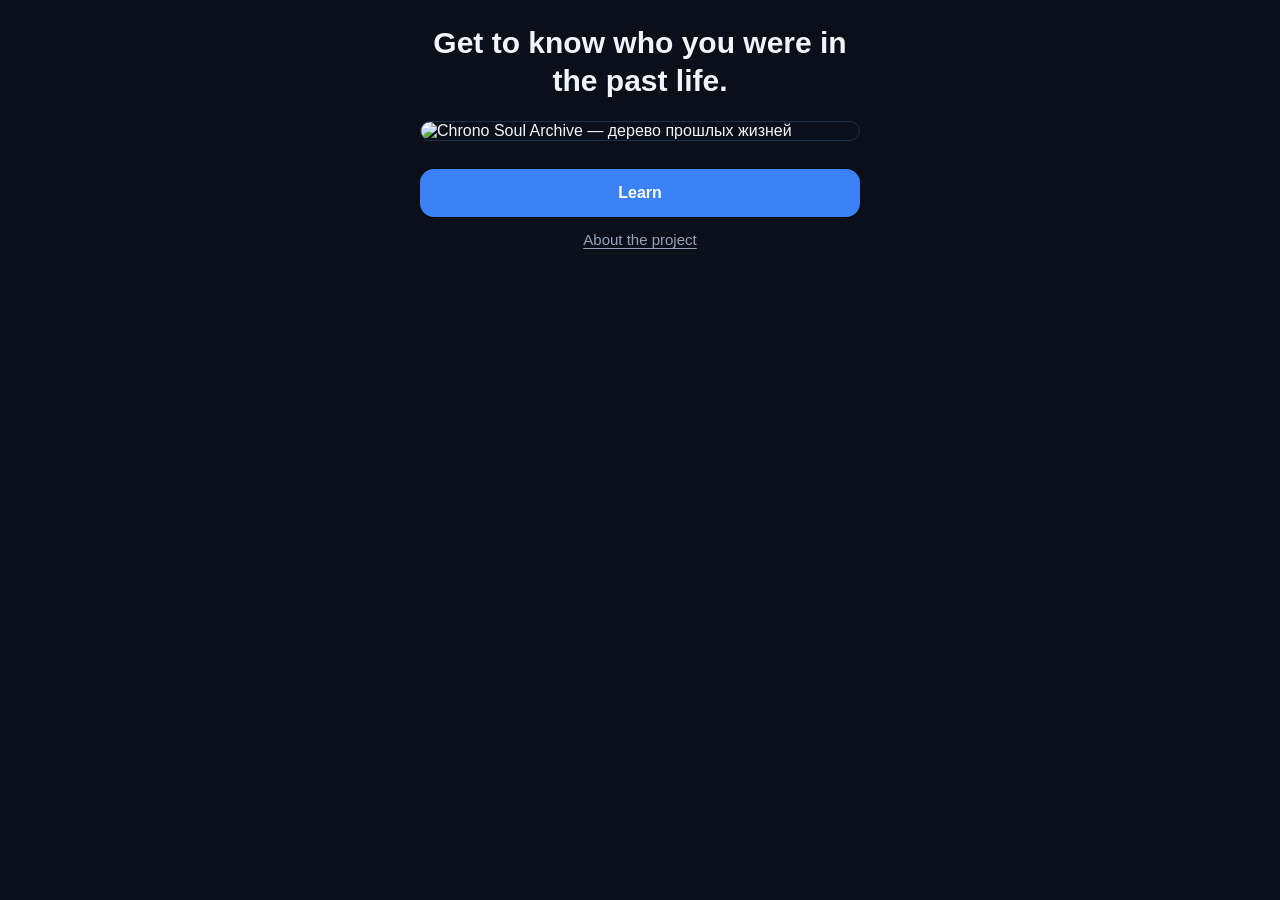
==== index.html @ e5bdcbc6 "Initial commit: MVP Chrono Soul Archive" ====
<!doctype html>
<html lang="ru">
  <head>
    <meta charset="UTF-8" />
    <meta name="viewport" content="width=device-width, initial-scale=1.0" />
    <title>Chrono Soul Archive</title>
    <link rel="stylesheet" href="./styles.css" />
    <script src="https://telegram.org/js/telegram-web-app.js"></script>
  </head>
  <body>
    <div class="app">
      <h1 class="landing-title">Get to know who you were in the past life.</h1>

      <div class="hero-wrap">
        <img
          src="./assets/images/hero.png"
          alt="Chrono Soul Archive — дерево прошлых жизней"
          class="hero-image"
        />
      </div>

      <a href="./learn.html?reset=1" class="btn btn-primary">Learn</a>
      <a href="./description.html" class="btn-link" style="text-align:center; display:block;">About the project</a>
    </div>
  </body>
</html>
---- styles.css ----
* {
  box-sizing: border-box;
  margin: 0;
  padding: 0;
}

body {
  font-family: -apple-system, BlinkMacSystemFont, "Segoe UI", Roboto, sans-serif;
  background: #0b0f1a;
  color: #f1f5f9;
  min-height: 100vh;
}

.app {
  max-width: 480px;
  margin: 0 auto;
  padding: 24px 20px 40px;
  min-height: 100vh;
  display: flex;
  flex-direction: column;
}

/* ── Hero image ───────────────────────────────────── */
.hero-wrap {
  margin-bottom: 28px;
  border-radius: 16px;
  overflow: hidden;
  border: 1px solid #1a3050;
}

.hero-wrap.hero-sm {
  max-height: 200px;
  overflow: hidden;
  margin-bottom: 20px;
}

.hero-image {
  width: 100%;
  display: block;
}

/* ── Buttons ──────────────────────────────────────── */
.btn {
  display: block;
  width: 100%;
  padding: 15px;
  border: none;
  border-radius: 14px;
  font-size: 16px;
  font-weight: 600;
  cursor: pointer;
  text-align: center;
  text-decoration: none;
  transition: opacity 0.15s;
}

.btn:active {
  opacity: 0.85;
}

.btn-primary {
  background: #3b82f6;
  color: #fff;
  margin-bottom: 14px;
}

.btn-link {
  background: transparent;
  color: #94a3b8;
  text-decoration: underline;
  text-underline-offset: 3px;
  font-weight: 500;
  font-size: 15px;
}

.btn.secondary {
  background: #1e2d47;
  color: #cbd5e1;
  margin-bottom: 10px;
}

/* ── Landing page ─────────────────────────────────── */
.landing-title {
  font-size: 30px;
  font-weight: 700;
  line-height: 1.25;
  text-align: center;
  margin-bottom: 22px;
}

/* ── Form page ────────────────────────────────────── */
.form-title {
  font-size: 26px;
  font-weight: 800;
  text-align: center;
  text-transform: uppercase;
  letter-spacing: 0.5px;
  margin-bottom: 8px;
}

.form-subtitle {
  text-align: center;
  color: #94a3b8;
  font-size: 15px;
  margin-bottom: 20px;
  line-height: 1.4;
}

.input-group {
  background: #111827;
  border: 1px solid #1e3a5f;
  border-radius: 12px;
  padding: 13px 14px;
  display: flex;
  align-items: center;
  gap: 12px;
  margin-bottom: 10px;
}

.input-icon {
  width: 20px;
  height: 20px;
  flex-shrink: 0;
  color: #3b82f6;
}

.input-content {
  flex: 1;
  min-width: 0;
}

.input-label {
  font-size: 11px;
  color: #64748b;
  margin-bottom: 3px;
  text-transform: none;
}

.input-field {
  background: transparent;
  border: none;
  outline: none;
  color: #f1f5f9;
  font-size: 15px;
  width: 100%;
  font-family: inherit;
}

.input-field::placeholder {
  color: #475569;
}

.input-field::-webkit-calendar-picker-indicator {
  filter: invert(0.5);
  cursor: pointer;
}

/* ── Status / loading ─────────────────────────────── */
.status-card {
  background: #111827;
  border: 1px solid #1e2d47;
  border-radius: 14px;
  padding: 24px 20px;
  text-align: center;
  margin-bottom: 12px;
}

.status-title {
  font-size: 15px;
  font-weight: 600;
  margin-bottom: 8px;
}

#status-text {
  font-size: 13px;
  color: #94a3b8;
  line-height: 1.5;
}

/* ── Life cards ───────────────────────────────────── */
.life-card {
  background: #111827;
  border: 1px solid #1e2d47;
  border-radius: 14px;
  padding: 16px;
  margin-bottom: 12px;
}

.life-card-title {
  font-size: 13px;
  font-weight: 700;
  text-transform: uppercase;
  letter-spacing: 0.6px;
  color: #22d3ee;
  margin-bottom: 14px;
}

.life-facts {
  display: grid;
  grid-template-columns: 1fr 1fr;
  gap: 10px;
  margin-bottom: 16px;
  padding-bottom: 16px;
  border-bottom: 1px solid #1e2d47;
}

.life-fact-wide {
  grid-column: 1 / -1;
}

.life-field-label {
  font-size: 10px;
  color: #64748b;
  margin-bottom: 3px;
  text-transform: uppercase;
  letter-spacing: 0.4px;
}

.life-field-value {
  font-size: 13px;
  color: #e2e8f0;
  line-height: 1.4;
}

.life-story {
  font-size: 14px;
  color: #cbd5e1;
  line-height: 1.7;
}

/* ── Actions ──────────────────────────────────────── */
.actions-card {
  background: #111827;
  border: 1px solid #1e2d47;
  border-radius: 14px;
  padding: 14px;
  margin-bottom: 12px;
}

.action-row {
  display: flex;
  flex-direction: column;
  gap: 10px;
}

/* ── Description page ─────────────────────────────── */
.desc-title {
  font-size: 34px;
  font-weight: 700;
  text-align: center;
  background: linear-gradient(135deg, #22d3ee 0%, #3b82f6 100%);
  -webkit-background-clip: text;
  -webkit-text-fill-color: transparent;
  background-clip: text;
  margin-bottom: 22px;
  padding-top: 8px;
}

.feature-card {
  background: #111827;
  border: 1px solid #1e2d47;
  border-radius: 14px;
  padding: 16px;
  display: flex;
  gap: 14px;
  align-items: flex-start;
  margin-bottom: 12px;
}

.feature-icon {
  width: 46px;
  height: 46px;
  flex-shrink: 0;
  background: #0d1f3c;
  border: 1px solid #1e3a5f;
  border-radius: 10px;
  display: flex;
  align-items: center;
  justify-content: center;
  font-size: 20px;
}

.feature-body {
  flex: 1;
}

.feature-title {
  font-size: 15px;
  font-weight: 600;
  margin-bottom: 5px;
}

.feature-text {
  font-size: 13px;
  color: #94a3b8;
  line-height: 1.55;
}

.disclaimer-card {
  background: #111827;
  border: 1px solid #1e2d47;
  border-radius: 14px;
  padding: 16px;
  margin-bottom: 20px;
}

.disclaimer-title {
  font-size: 16px;
  font-weight: 600;
  margin-bottom: 10px;
}

.disclaimer-text {
  font-size: 13px;
  color: #94a3b8;
  line-height: 1.6;
}

.disclaimer-text p + p {
  margin-top: 10px;
}

/* ── Utility ──────────────────────────────────────── */
.hidden {
  display: none !important;
}

.mt-16 {
  margin-top: 16px;
}
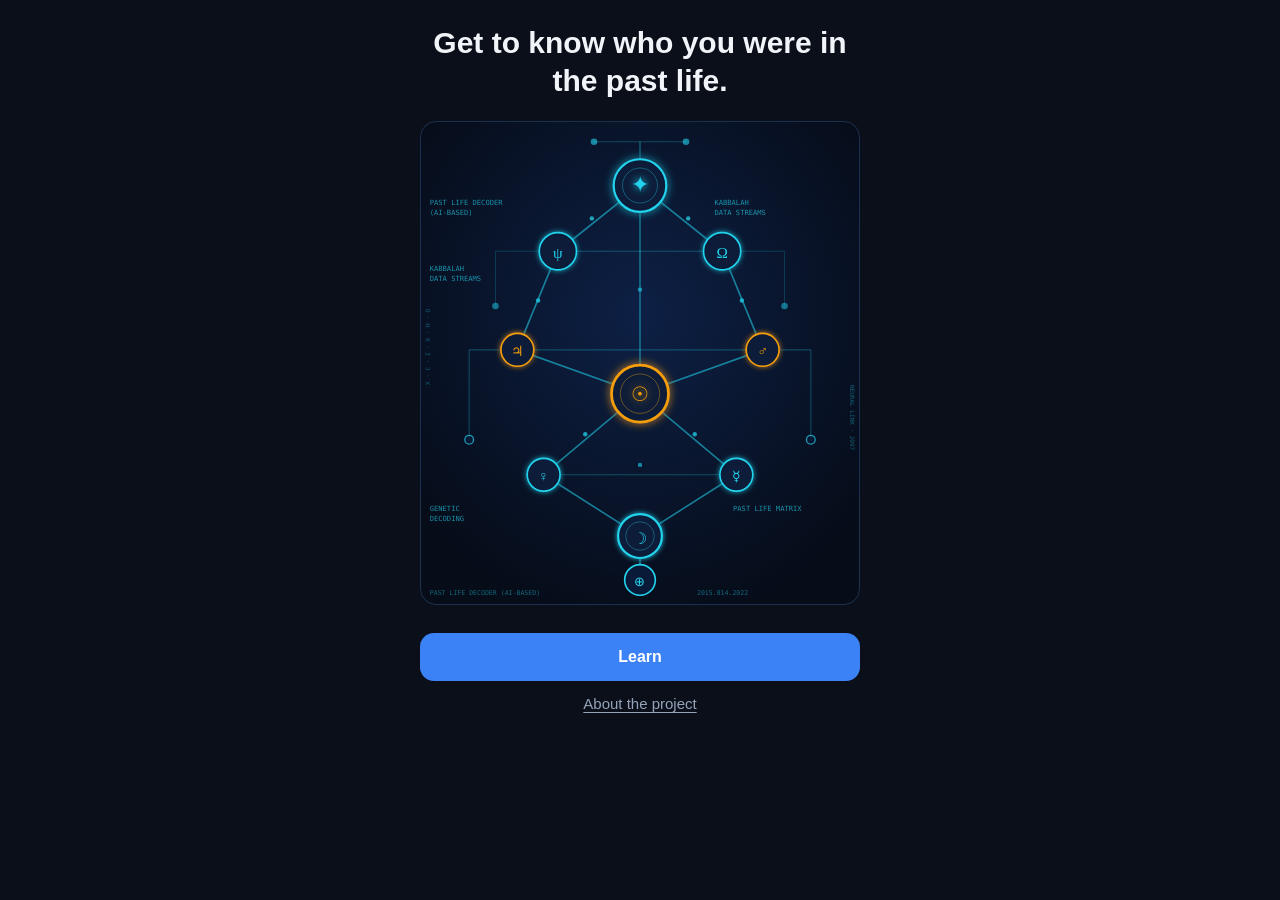
==== commit 4e610e80: "Replace hero.png with placeholder svg" ====
--- a/index.html
+++ b/index.html
@@ -13,7 +13,7 @@
 
       <div class="hero-wrap">
         <img
-          src="./assets/images/hero.png"
+          src="./assets/images/hero-placeholder.svg"
           alt="Chrono Soul Archive — дерево прошлых жизней"
           class="hero-image"
         />
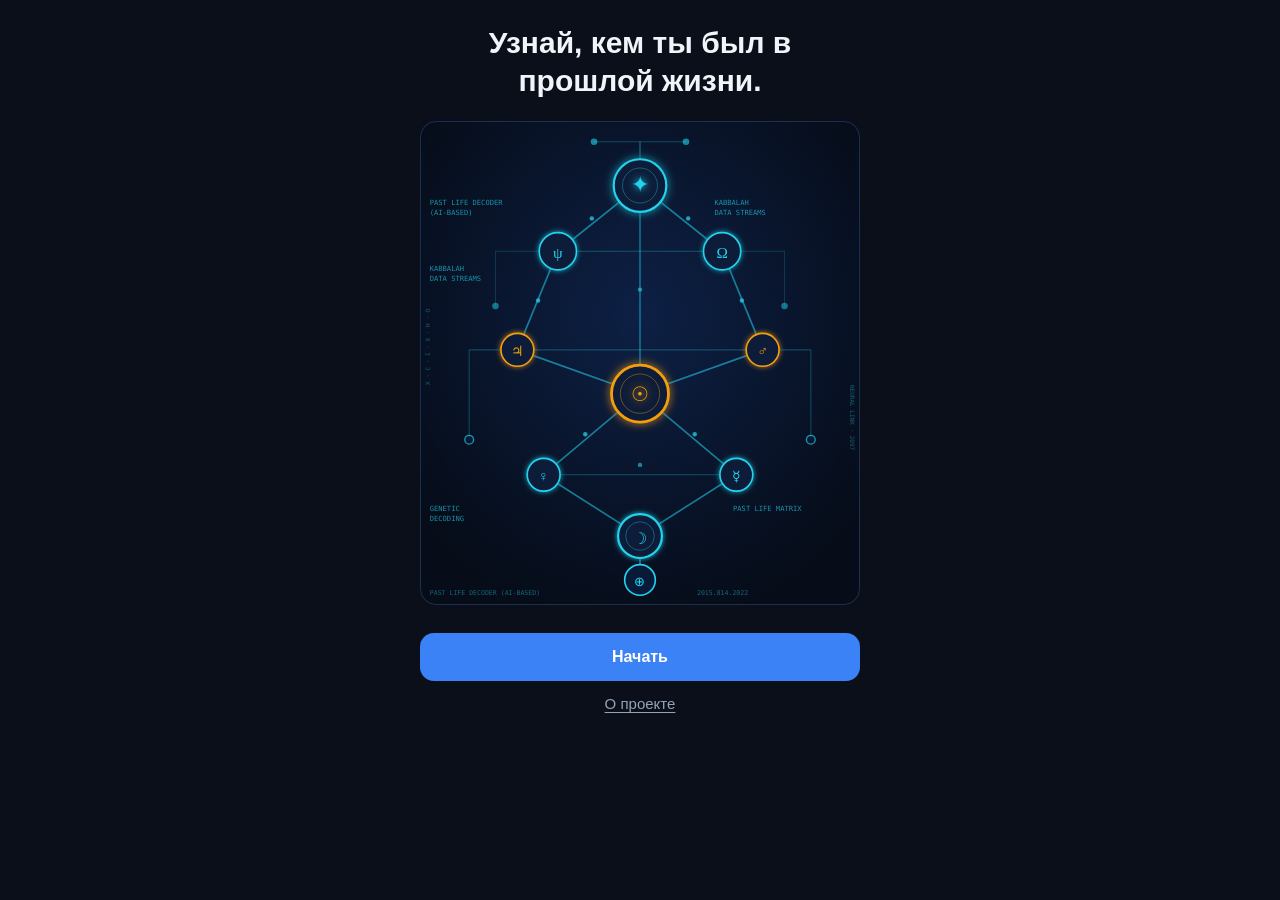
==== commit ecbe0447: "Translate all UI texts to Russian" ====
--- a/index.html
+++ b/index.html
@@ -3,13 +3,13 @@
   <head>
     <meta charset="UTF-8" />
     <meta name="viewport" content="width=device-width, initial-scale=1.0" />
-    <title>Chrono Soul Archive</title>
+    <title>Прошлые жизни</title>
     <link rel="stylesheet" href="./styles.css" />
     <script src="https://telegram.org/js/telegram-web-app.js"></script>
   </head>
   <body>
     <div class="app">
-      <h1 class="landing-title">Get to know who you were in the past life.</h1>
+      <h1 class="landing-title">Узнай, кем ты был в прошлой жизни.</h1>
 
       <div class="hero-wrap">
         <img
@@ -19,8 +19,8 @@
         />
       </div>
 
-      <a href="./learn.html?reset=1" class="btn btn-primary">Learn</a>
-      <a href="./description.html" class="btn-link" style="text-align:center; display:block;">About the project</a>
+      <a href="./learn.html?reset=1" class="btn btn-primary">Начать</a>
+      <a href="./description.html" class="btn-link" style="text-align:center; display:block;">О проекте</a>
     </div>
   </body>
 </html>
--- a/styles.css
+++ b/styles.css
@@ -311,13 +311,95 @@
 }
 
 .disclaimer-text {
-  font-size: 13px;
-  color: #94a3b8;
+  font-size: 11px;
+  color: #475569;
   line-height: 1.6;
 }
 
 .disclaimer-text p + p {
   margin-top: 10px;
+}
+
+/* ── Spinner ──────────────────────────────────────── */
+.spinner {
+  width: 44px;
+  height: 44px;
+  border: 3px solid #1e2d47;
+  border-top-color: #22d3ee;
+  border-radius: 50%;
+  animation: spin 0.9s linear infinite;
+  margin: 0 auto 16px;
+}
+
+@keyframes spin {
+  to { transform: rotate(360deg); }
+}
+
+/* ── Life navigation ──────────────────────────────── */
+.life-nav {
+  display: flex;
+  align-items: center;
+  justify-content: space-between;
+  gap: 8px;
+  margin-bottom: 12px;
+}
+
+.life-nav-btn {
+  background: #1e2d47;
+  color: #94a3b8;
+  border: 1px solid #2a3f60;
+  border-radius: 10px;
+  padding: 8px 14px;
+  font-size: 13px;
+  font-weight: 500;
+  cursor: pointer;
+  transition: opacity 0.15s;
+}
+
+.life-nav-btn:disabled {
+  opacity: 0.3;
+  cursor: default;
+}
+
+.life-nav-counter {
+  font-size: 13px;
+  color: #64748b;
+}
+
+/* ── Share modal ──────────────────────────────────── */
+.modal-overlay {
+  position: fixed;
+  inset: 0;
+  background: rgba(0, 0, 0, 0.7);
+  display: flex;
+  align-items: flex-end;
+  justify-content: center;
+  z-index: 100;
+  padding: 20px;
+}
+
+.modal-card {
+  background: #111827;
+  border: 1px solid #1e2d47;
+  border-radius: 18px;
+  padding: 24px 20px;
+  width: 100%;
+  max-width: 480px;
+}
+
+.modal-title {
+  font-size: 18px;
+  font-weight: 700;
+  margin-bottom: 10px;
+  text-align: center;
+}
+
+.modal-text {
+  font-size: 14px;
+  color: #94a3b8;
+  line-height: 1.6;
+  text-align: center;
+  margin-bottom: 20px;
 }
 
 /* ── Utility ──────────────────────────────────────── */
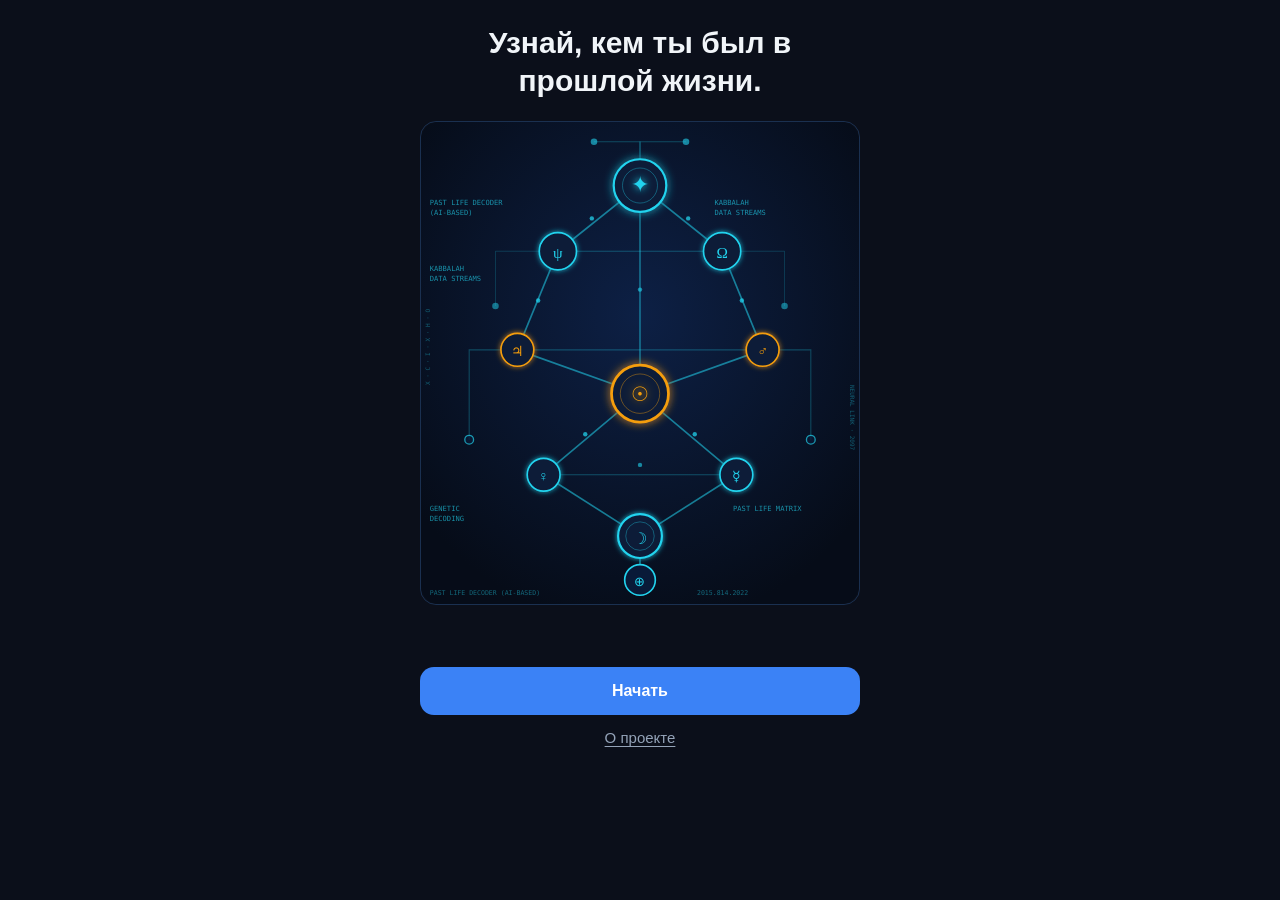
==== commit 525a1d81: "Add referral share link and user count social proof" ====
--- a/index.html
+++ b/index.html
@@ -6,6 +6,15 @@
     <title>Прошлые жизни</title>
     <link rel="stylesheet" href="./styles.css" />
     <script src="https://telegram.org/js/telegram-web-app.js"></script>
+    <script>
+      fetch("https://chrono-soul-backend-production.up.railway.app/api/stats")
+        .then(r => r.json())
+        .then(d => {
+          const el = document.getElementById("user-count");
+          if (el && d.users) el.textContent = `✦ Уже ${d.users.toLocaleString("ru")} человек узнали свои прошлые жизни`;
+        })
+        .catch(() => {});
+    </script>
   </head>
   <body>
     <div class="app">
@@ -19,6 +28,7 @@
         />
       </div>
 
+      <p class="social-proof" id="user-count"></p>
       <a href="./learn.html?reset=1" class="btn btn-primary">Начать</a>
       <a href="./description.html" class="btn-link" style="text-align:center; display:block;">О проекте</a>
     </div>
--- a/styles.css
+++ b/styles.css
@@ -86,6 +86,15 @@
   line-height: 1.25;
   text-align: center;
   margin-bottom: 22px;
+}
+
+/* ── Social proof ─────────────────────────────────── */
+.social-proof {
+  text-align: center;
+  font-size: 13px;
+  color: #64748b;
+  margin-bottom: 16px;
+  min-height: 18px;
 }
 
 /* ── Form page ────────────────────────────────────── */
@@ -198,7 +207,7 @@
 .life-facts {
   display: grid;
   grid-template-columns: 1fr 1fr;
-  gap: 10px;
+  gap: 12px 16px;
   margin-bottom: 16px;
   padding-bottom: 16px;
   border-bottom: 1px solid #1e2d47;
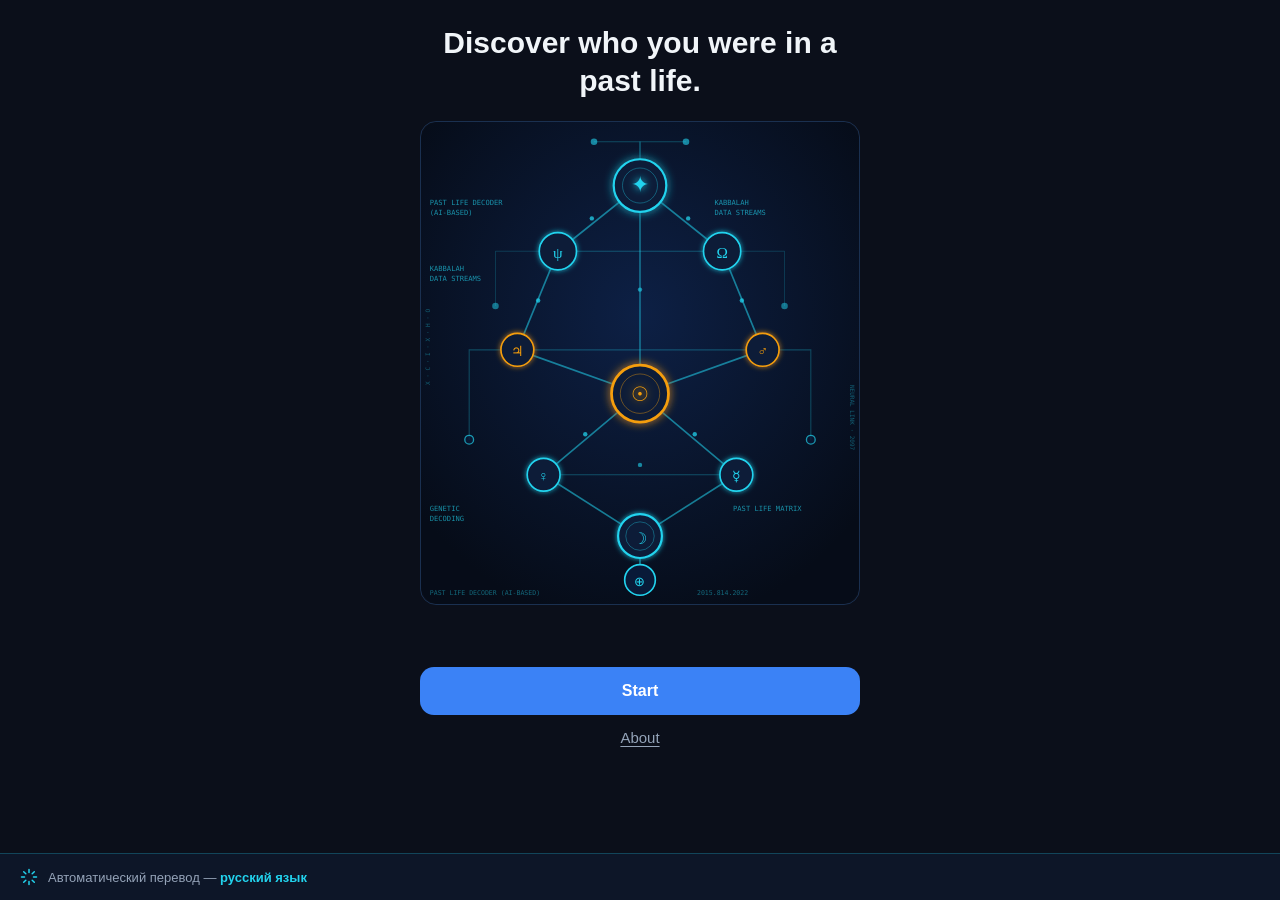
==== commit fc5291b1: "Add auto-translate animation on landing page" ====
--- a/index.html
+++ b/index.html
@@ -1,9 +1,9 @@
 <!doctype html>
-<html lang="ru">
+<html lang="en">
   <head>
     <meta charset="UTF-8" />
     <meta name="viewport" content="width=device-width, initial-scale=1.0" />
-    <title>Прошлые жизни</title>
+    <title>Past Lives</title>
     <link rel="stylesheet" href="./styles.css" />
     <script src="https://telegram.org/js/telegram-web-app.js"></script>
     <script>
@@ -11,26 +11,114 @@
         .then(r => r.json())
         .then(d => {
           const el = document.getElementById("user-count");
-          if (el && d.users) el.textContent = `✦ Уже ${d.users.toLocaleString("ru")} человек узнали свои прошлые жизни`;
+          if (el && d.users) el.textContent = `✦ ${d.users.toLocaleString()} people have discovered their past lives`;
+          el?.setAttribute("data-ru", `✦ Уже ${d.users?.toLocaleString("ru")} человек узнали свои прошлые жизни`);
         })
         .catch(() => {});
     </script>
+    <style>
+      .translate-bar {
+        position: fixed;
+        bottom: 0; left: 0; right: 0;
+        background: rgba(15, 23, 42, 0.92);
+        backdrop-filter: blur(12px);
+        -webkit-backdrop-filter: blur(12px);
+        border-top: 1px solid rgba(34, 211, 238, 0.25);
+        padding: 14px 20px;
+        display: flex;
+        align-items: center;
+        gap: 10px;
+        z-index: 200;
+        transform: translateY(100%);
+        animation: slideUp 0.4s 0.5s ease forwards;
+      }
+      .translate-bar-icon {
+        width: 18px; height: 18px; flex-shrink: 0;
+        animation: spin 1s linear infinite;
+      }
+      .translate-bar-text {
+        font-size: 13px;
+        color: #94a3b8;
+        font-family: -apple-system, sans-serif;
+      }
+      .translate-bar-text span {
+        color: #22d3ee;
+        font-weight: 600;
+      }
+      @keyframes slideUp {
+        to { transform: translateY(0); }
+      }
+      @keyframes slideDown {
+        from { transform: translateY(0); }
+        to { transform: translateY(100%); }
+      }
+      .translate-bar.hide {
+        animation: slideDown 0.4s ease forwards;
+      }
+      .translating [data-en], .translating [data-ru] {
+        transition: opacity 0.3s;
+      }
+      .fade-out { opacity: 0 !important; }
+    </style>
   </head>
   <body>
     <div class="app">
-      <h1 class="landing-title">Узнай, кем ты был в прошлой жизни.</h1>
+      <h1 class="landing-title" id="main-title">Discover who you were in a past life.</h1>
 
       <div class="hero-wrap">
         <img
           src="./assets/images/hero-placeholder.svg"
-          alt="Chrono Soul Archive — дерево прошлых жизней"
+          alt="Past Lives"
           class="hero-image"
         />
       </div>
 
       <p class="social-proof" id="user-count"></p>
-      <a href="./learn.html?reset=1" class="btn btn-primary">Начать</a>
-      <a href="./description.html" class="btn-link" style="text-align:center; display:block;">О проекте</a>
+      <a href="./learn.html?reset=1" class="btn btn-primary" id="main-btn">Start</a>
+      <a href="./description.html" class="btn-link" id="about-link" style="text-align:center; display:block;">About</a>
     </div>
+
+    <div class="translate-bar" id="translate-bar">
+      <svg class="translate-bar-icon" viewBox="0 0 24 24" fill="none">
+        <path d="M12 2v4M12 18v4M4.93 4.93l2.83 2.83M16.24 16.24l2.83 2.83M2 12h4M18 12h4M4.93 19.07l2.83-2.83M16.24 7.76l2.83-2.83" stroke="#22d3ee" stroke-width="2" stroke-linecap="round"/>
+      </svg>
+      <div class="translate-bar-text">Автоматический перевод — <span>русский язык</span></div>
+    </div>
+
+    <script>
+      const translations = {
+        "main-title": "Узнай, кем ты был в прошлой жизни.",
+        "main-btn":   "Начать",
+        "about-link": "О проекте"
+      };
+
+      setTimeout(() => {
+        // Fade out text
+        Object.keys(translations).forEach(id => {
+          const el = document.getElementById(id);
+          if (el) el.style.opacity = "0";
+        });
+        const uc = document.getElementById("user-count");
+        if (uc) uc.style.opacity = "0";
+
+        setTimeout(() => {
+          // Swap to Russian
+          document.documentElement.lang = "ru";
+          document.title = "Прошлые жизни";
+          Object.entries(translations).forEach(([id, ru]) => {
+            const el = document.getElementById(id);
+            if (el) { el.textContent = ru; el.style.opacity = "1"; }
+          });
+          // Swap social proof if loaded
+          if (uc) {
+            const ru = uc.getAttribute("data-ru");
+            if (ru) uc.textContent = ru;
+            uc.style.opacity = "1";
+          }
+          // Hide bar
+          document.getElementById("translate-bar").classList.add("hide");
+        }, 350);
+      }, 2000);
+    </script>
   </body>
 </html>
--- a/styles.css
+++ b/styles.css
@@ -184,6 +184,16 @@
   font-size: 13px;
   color: #94a3b8;
   line-height: 1.5;
+  transition: opacity 0.2s;
+}
+
+.status-text-fade {
+  animation: fadeInText 0.4s ease;
+}
+
+@keyframes fadeInText {
+  from { opacity: 0; transform: translateY(4px); }
+  to   { opacity: 1; transform: translateY(0); }
 }
 
 /* ── Life cards ───────────────────────────────────── */
@@ -195,46 +205,107 @@
   margin-bottom: 12px;
 }
 
+.life-card-image-wrap {
+  border-radius: 12px;
+  overflow: hidden;
+  margin-bottom: 16px;
+  background: #0d1f3c;
+  position: relative;
+  height: 200px;
+}
+
+.life-card-image-skeleton {
+  position: absolute;
+  inset: 0;
+  background: linear-gradient(90deg, #0d1f3c 25%, #1a3050 50%, #0d1f3c 75%);
+  background-size: 200% 100%;
+  animation: shimmer 1.4s infinite;
+}
+
+@keyframes shimmer {
+  0% { background-position: 200% 0; }
+  100% { background-position: -200% 0; }
+}
+
+.life-card-image {
+  width: 100%;
+  height: 100%;
+  object-fit: cover;
+  display: block;
+  opacity: 0;
+  transition: opacity 0.4s;
+}
+
+.life-card-image.loaded {
+  opacity: 1;
+}
+
+.life-card-header {
+  margin-bottom: 12px;
+}
+
 .life-card-title {
-  font-size: 13px;
+  font-size: 18px;
   font-weight: 700;
-  text-transform: uppercase;
-  letter-spacing: 0.6px;
+  color: #f1f5f9;
+  margin-bottom: 4px;
+  letter-spacing: 0;
+  text-transform: none;
+}
+
+.life-card-years {
+  font-size: 12px;
+  color: #64748b;
+}
+
+.life-tags {
+  display: flex;
+  flex-wrap: wrap;
+  gap: 6px;
+  margin-bottom: 16px;
+}
+
+.life-tag {
+  font-size: 12px;
+  padding: 4px 10px;
+  border-radius: 20px;
+  background: #1e2d47;
+  color: #94a3b8;
+  border: 1px solid #2a3f60;
+}
+
+.life-tag-era {
+  background: #0d2d3a;
   color: #22d3ee;
-  margin-bottom: 14px;
-}
-
-.life-facts {
-  display: grid;
-  grid-template-columns: 1fr 1fr;
-  gap: 12px 16px;
-  margin-bottom: 16px;
-  padding-bottom: 16px;
-  border-bottom: 1px solid #1e2d47;
-}
-
-.life-fact-wide {
-  grid-column: 1 / -1;
-}
-
-.life-field-label {
-  font-size: 10px;
-  color: #64748b;
-  margin-bottom: 3px;
-  text-transform: uppercase;
-  letter-spacing: 0.4px;
-}
-
-.life-field-value {
-  font-size: 13px;
-  color: #e2e8f0;
-  line-height: 1.4;
+  border-color: #1a4a5a;
 }
 
 .life-story {
   font-size: 14px;
   color: #cbd5e1;
-  line-height: 1.7;
+  line-height: 1.75;
+  padding-top: 14px;
+  border-top: 1px solid #1e2d47;
+  margin-bottom: 14px;
+}
+
+.share-life-btn {
+  display: inline-flex;
+  align-items: center;
+  gap: 6px;
+  background: transparent;
+  border: 1px solid #2a3f60;
+  color: #64748b;
+  font-size: 13px;
+  padding: 7px 14px;
+  border-radius: 20px;
+  cursor: pointer;
+  transition: color 0.15s, border-color 0.15s;
+}
+
+.share-life-btn:hover, .share-life-btn:active {
+  color: #94a3b8;
+  border-color: #3b5a8a;
 }
 
 /* ── Actions ──────────────────────────────────────── */
@@ -411,6 +482,17 @@
   margin-bottom: 20px;
 }
 
+/* ── Responsive ───────────────────────────────────── */
+@media (max-width: 360px) {
+  .app { padding: 16px 14px 32px; }
+  .life-card { padding: 12px; }
+  .life-card-image-wrap { height: 160px; }
+  .life-card-title { font-size: 16px; }
+  .life-story { font-size: 13px; }
+  .btn { font-size: 15px; padding: 13px; }
+  .life-nav-btn { padding: 6px 10px; font-size: 12px; }
+}
+
 /* ── Utility ──────────────────────────────────────── */
 .hidden {
   display: none !important;
